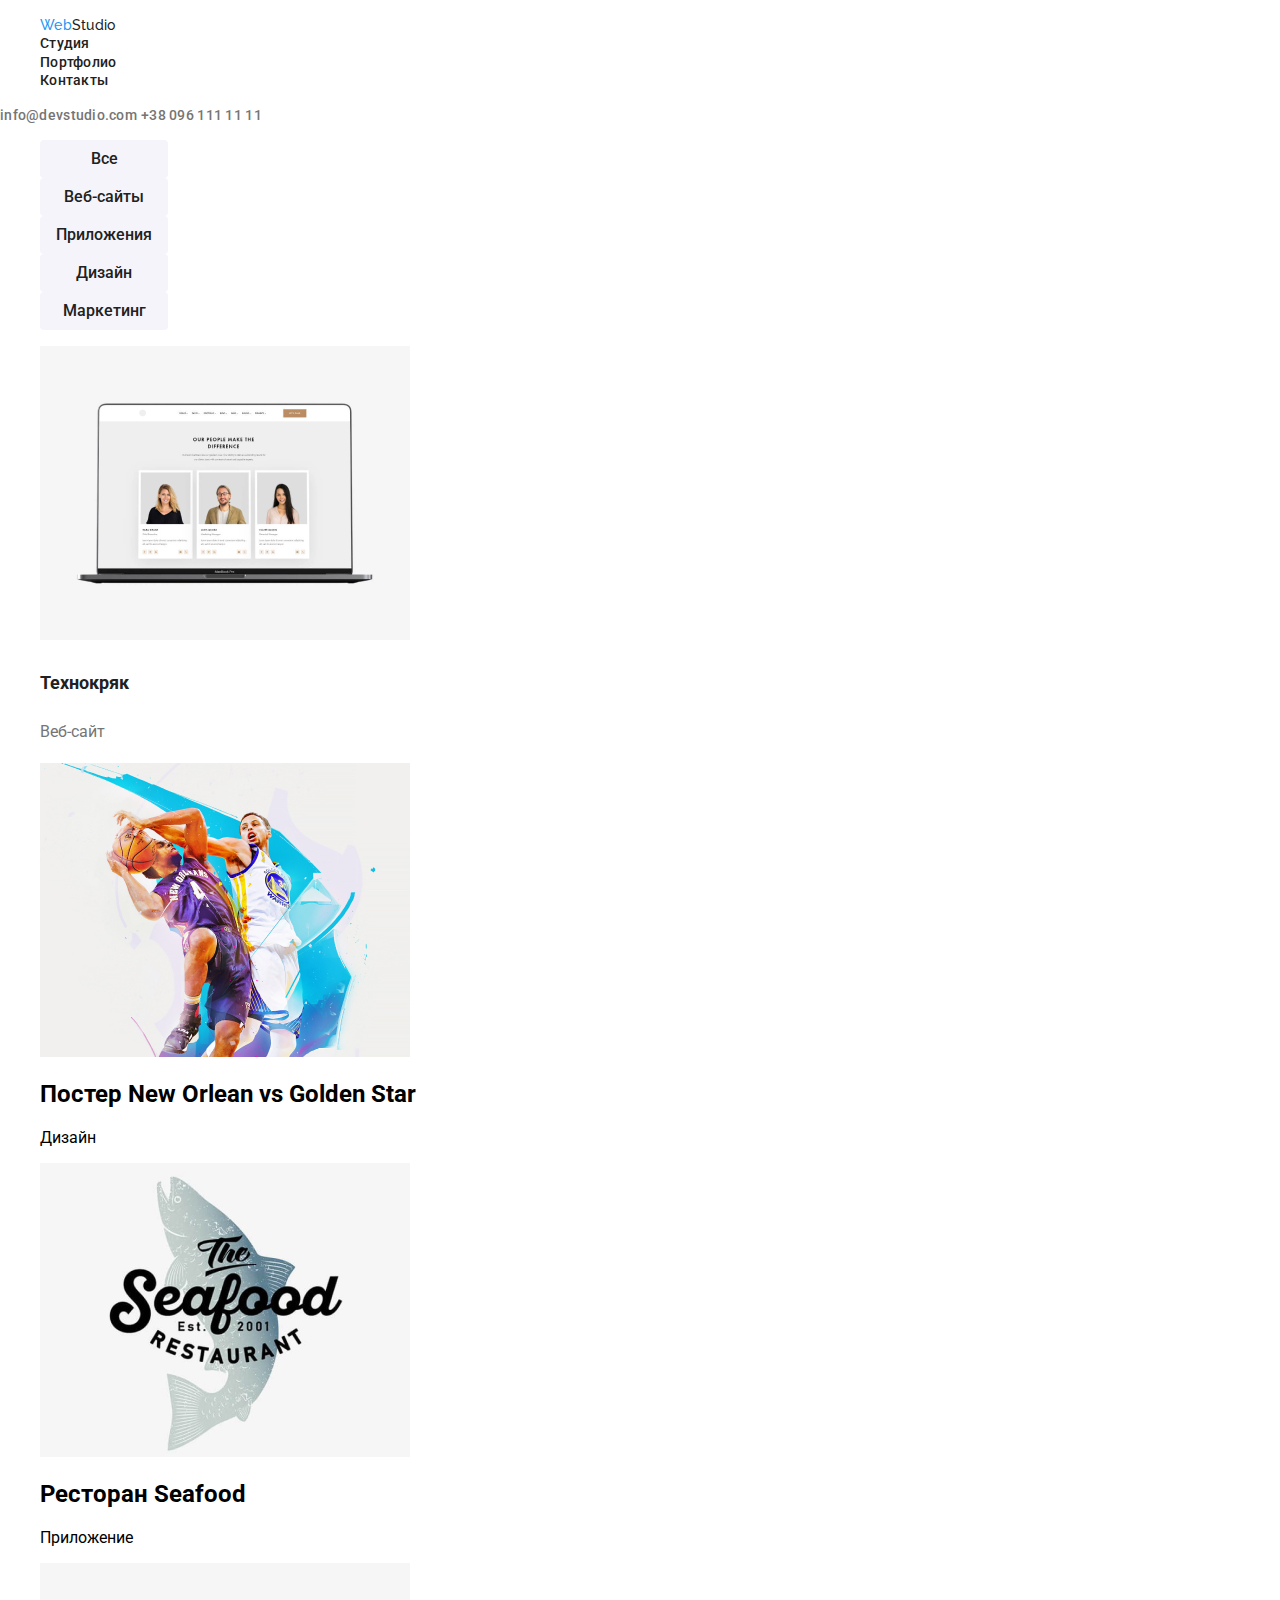
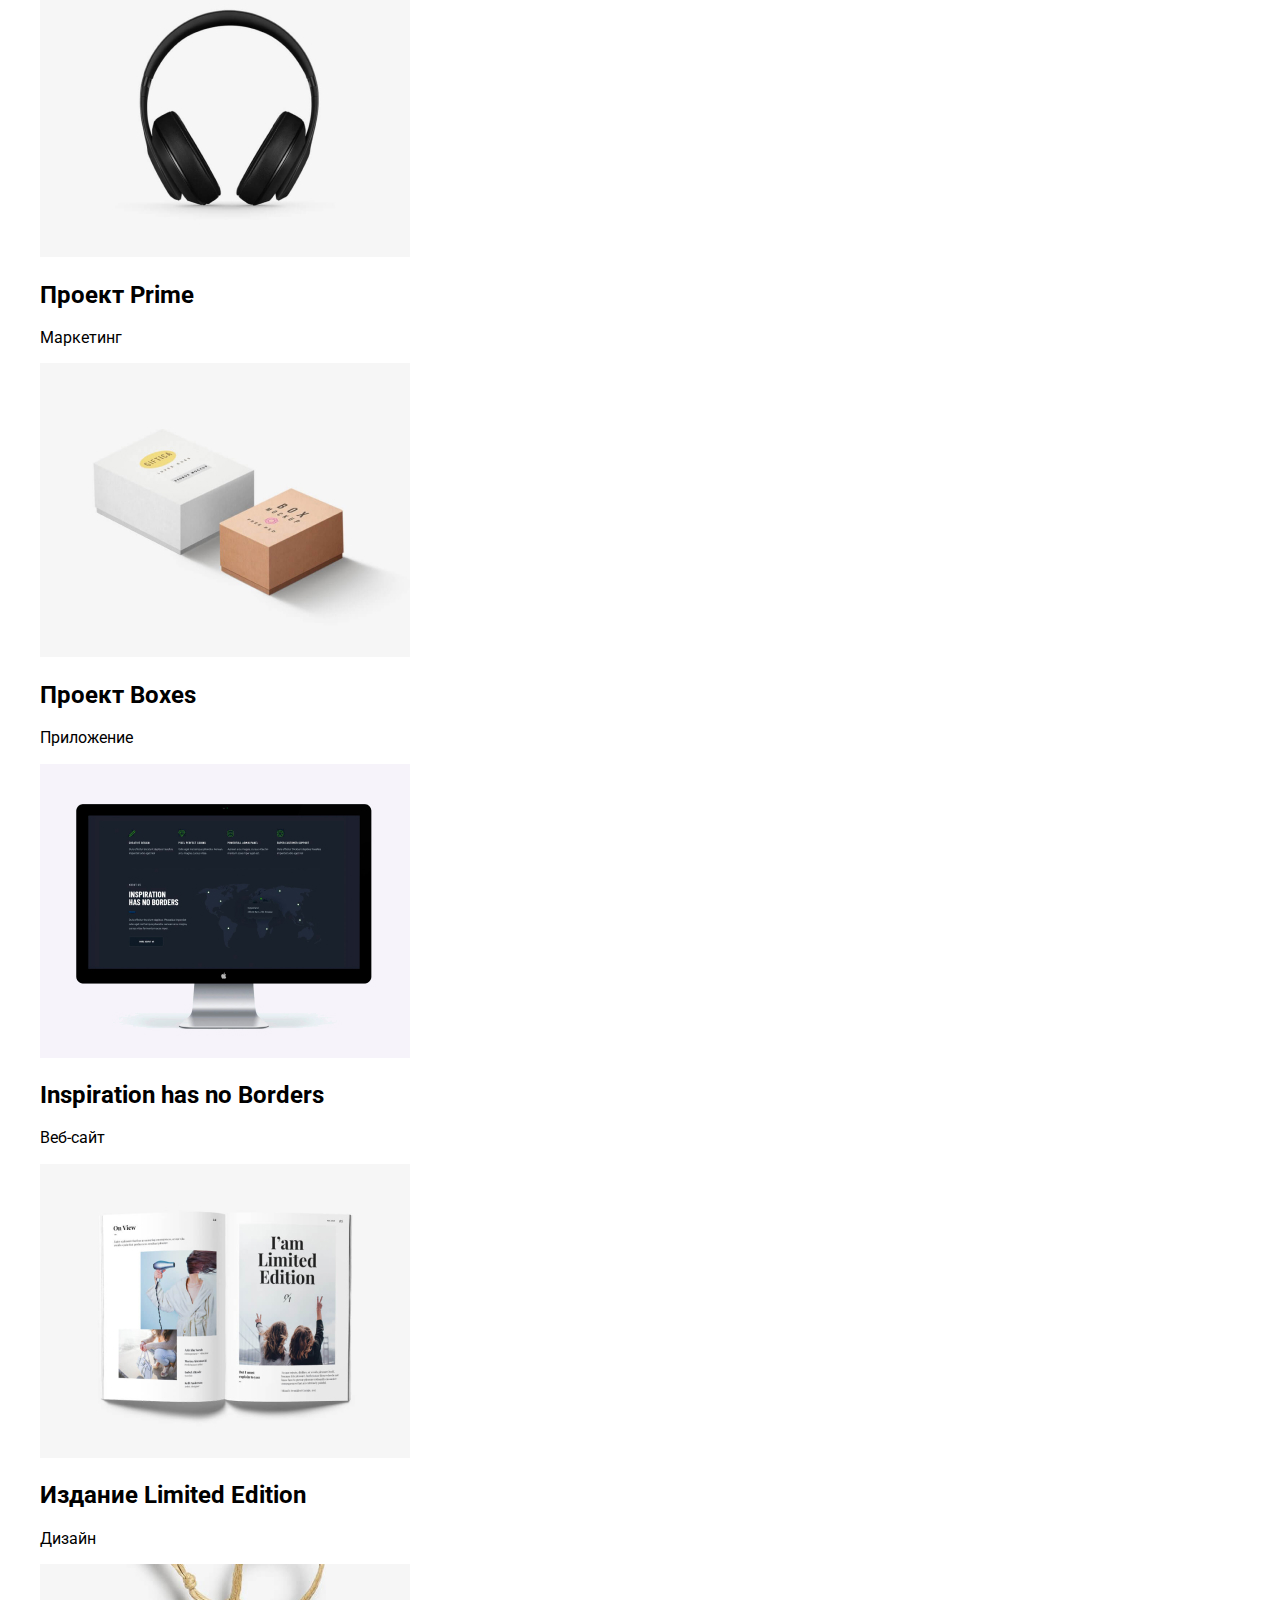
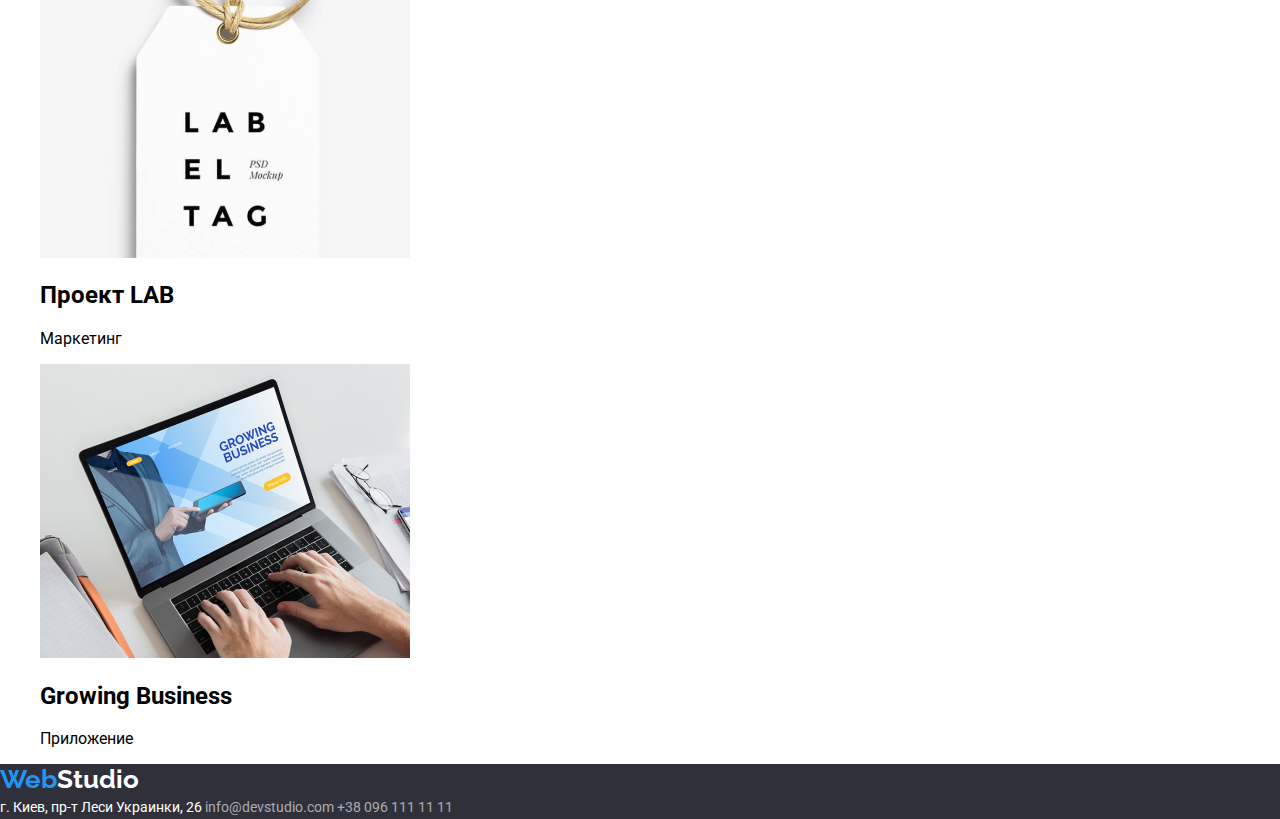
==== portfolio.html @ eaaec3ec "Создание репозитория" ====
<!DOCTYPE html>
<html lang="ru">
  <head>
    <meta charset="UTF-8" />
    <meta name="viewport" content="width=device-width, initial-scale=1.0" />
    <title>Portfolio</title>
    <link rel="preconnect" href="https://fonts.gstatic.com" />
    <link href="https://fonts.googleapis.com/css2?family=Raleway:wght@700&family=Roboto:wght@400;500;700;900&display=swap"
    rel="stylesheet"
    />
    <link rel="stylesheet" href="./css/normalize.css">
    <link rel="stylesheet" href="./css/style.css" />
  </head>

  <body>
    <header>
      <nav>
        <ul class="site-nav list">
          <li>
            <a class="link link-logo" href="./index.html"><span class="logo">Web</span>Studio</a>
          </li>
          <li><a class="link nav-link" href="./index.html">Студия</a></li>
          <li><a class="link nav-link" href="./portfolio.html">Портфолио</a></li>
          <li><a class="link nav-link" href="#">Контакты</a></li>
        </ul>
      </nav>
    
      <address class="contacts">
        <a class="link contacts-link" href="mailto:info@devstudio.com">info@devstudio.com</a>
        <a class="link contacts-link" href="tel:+380961111111">+38 096 111 11 11</a>
      </address>
    </header>
    <main>
      <ul class="list">
        <li><button class="portfolio-button">Все</button></li>
        <li><button class="portfolio-button">Веб-сайты</button></li>
        <li><button class="portfolio-button">Приложения</button></li>
        <li><button class="portfolio-button">Дизайн</button></li>
        <li><button class="portfolio-button">Маркетинг</button></li>
      </ul>

      <ul class="list">
        <li>
          <div class="portfolio-card">
            <img
              src="./img/portfolio/img1.jpg"
              alt="Технокряк"
              width="370"
              height="294"
            />
            <h2 class="card-title">Технокряк</h2>
            <p>Веб-сайт</p>
          </div>
        </li>
        <li>
          <div class="card">
            <img
              src="./img/portfolio/img2.jpg"
              alt="Постер New Orlean vs Golden Star"
              width="370"
              height="294"
            />
            <h2 class="card-title">Постер New Orlean vs Golden Star</h2>
            <p>Дизайн</p>
          </div>
        </li>
        <li>
          <div class="card">
            <img
              src="./img/portfolio/img3.jpg"
              alt="Ресторан Seafood"
              width="370"
              height="294"
            />
            <h2 class="card-title">Ресторан Seafood</h2>
            <p>Приложение</p>
          </div>
        </li>
        <li>
          <div class="card">
            <img
              src="./img/portfolio/img4.jpg"
              alt="Проект Prime"
              width="370"
              height="294"
            />
            <h2 class="card-title">Проект Prime</h2>
            <p>Маркетинг</p>
          </div>
        </li>
        <li>
          <div class="card">
            <img
              src="./img/portfolio/img5.jpg"
              alt="Проект Boxes"
              width="370"
              height="294"
            />
            <h2 class="card-title">Проект Boxes</h2>
            <p>Приложение</p>
          </div>
        </li>
        <li>
          <div class="card">
            <img
              src="./img/portfolio/img6.jpg"
              alt="Inspiration has no Borders"
              width="370"
              height="294"
            />
            <h2 class="card-title">Inspiration has no Borders</h2>
            <p>Веб-сайт</p>
          </div>
        </li>
        <li>
          <div class="card">
            <img
              src="./img/portfolio/img7.jpg"
              alt="Издание Limited Edition"
              width="370"
              height="294"
            />
            <h2 class="card-title">Издание Limited Edition</h2>
            <p>Дизайн</p>
          </div>
        </li>
        <li>
          <div class="card">
            <img
              src="./img/portfolio/img8.jpg"
              alt="Проект LAB"
              width="370"
              height="294"
            />
            <h2 class="card-title">Проект LAB</h2>
            <p>Маркетинг</p>
          </div>
        </li>
        <li>
          <div class="card">
            <img
              src="./img/portfolio/img9.jpg"
              alt="Growing Business"
              width="370"
              height="294"
            />
            <h2 class="card-title">Growing Business</h2>
            <p>Приложение</p>
          </div>
        </li>
      </ul>
    </main>
    <footer>
  <footer>
    <a class="link link-logo" href="./index.html"><span class="logo">Web</span>Studio</a>
    <address class="footer-address">
      г. Киев, пр-т Леси Украинки, 26
      <a class="link" href="mailto:info@devstudio.com">info@devstudio.com</a>
      <a class="link" href="tel:+380961111111">+38 096 111 11 11</a>
    </address>
  </footer>
  </body>
</html>
---- css/style.css ----
:root {
  --main-text-color: #757575;
  --header-text-color: #212121;
  --main-title-color: #ffffff;
  --title-color: #212121;
  --accent-color: #2196f3;
  --ferst-background-color: #e5e5e5;
  --second-background-color: #f5f4fa;
  --background-section-color: #2f303a;
}
/* 
    цвет оснвного текста + адрес #757575;
    цвет текста хедар #212121;
    цвет h1 #FFFFFF;
    цвет заголовков #212121;
    цвет акцент #2196F3;
    */

body {
  font-family: "Roboto", sans-serif;
}
.link {
  font-style: normal;
  text-decoration: none;
}
.list {
  list-style: none;
}
/*header style*/
.link-logo {
  font-family: Raleway;
  font-style: normal;
  font-weight: 700;
  font-size: 26px;
  line-height: 31px;
}
.logo {
  color: var(--accent-color);
}
.site-nav .link {
  color: var(--header-text-color);
  font-weight: 500;
  font-size: 14px;
  line-height: 16px;
  letter-spacing: 0.02em;
}

.site-nav .nav-link:hover,
.site-nav .nav-link:focus {
  color: var(--accent-color);
}

.contacts .link {
  color: var(--main-text-color);
  font-weight: 500;
  font-size: 14px;
  line-height: 16px;
  letter-spacing: 0.02em;
}

.contacts-link:hover,
.contacts-link:focus {
  color: var(--accent-color);
}
/*header style*/

/*title sekton style*/
.title-section {
  background-color: var(--background-section-color);
}

.title-section h1 {
  color: var(--main-title-color);
  font-weight: 900;
  font-size: 44px;
  line-height: 1.33em;
  text-transform: uppercase;
  text-align: center;
  letter-spacing: 0.06em;
}

.title-section .link {
  color: var(--main-title-color);
  background-color: var(--accent-color);
  font-weight: 700;
  font-size: 16px;
  line-height: 30px;
}
/*title sekton style*/

/*about us section style*/
.about-us-section {
  background-color: var(--ferst-background-color);
  color: var(--main-text-color);
  font-weight: 400;
  font-size: 14px;
  line-height: 24px;
}
.about-us-section .item-title {
  color: var(--title-color);
  font-weight: 700;
  font-size: 14px;
  line-height: 16px;
  letter-spacing: 0.03em;
  text-transform: uppercase;
}

/*about us section style*/

/*specialization section style */
.specialization-section {
  background-color: var(--ferst-background-color);
}
.specialization-section .section-title {
  color: var(--title-color);
  font-weight: 700;
  font-size: 24px;
  line-height: 42px;
  text-align: center;
  letter-spacing: 0.03em;
}
/*specialization section style */

/* team section style */
.team-section {
  background-color: var(--second-background-color);
  color: var(--main-text-color);
}
.team-section .section-title {
  color: var(--title-color);
  font-weight: 700;
  font-size: 24px;
  line-height: 42px;
}
.team-section .item-title {
  color: var(--title-color);
  font-weight: 500;
  font-size: 16px;
  line-height: 19px;
}
.team-section .item-text {
  color: var(--main-text-color);
  font-weight: 400;
  font-size: 16px;
  line-height: 19px;
}
/* team section style */

/* portfolio button style */
.portfolio-button {
  width: 128px;
  height: 38px;
  background-color: var(--second-background-color);
  border-radius: 4px;
  border-style: none;
  color: var(--title-color);
  font-family: Roboto;
  font-style: normal;
  font-weight: 500;
  font-size: 16px;
  line-height: 26px;
}

.portfolio-card {
  color: var(--main-text-color);
  font-weight: 400;
  font-size: 16px;
  line-height: 30px;
}
.portfolio-card .card-title {
  color: var(--title-color);
  font-weight: 700;
  font-size: 18px;
  line-height: 36px;
}
/* portfolio button style */

/* footer style */
footer {
  background-color: var(--background-section-color);
}
footer > .link {
  color: var(--main-title-color);
}
.footer-address {
  font-style: normal;
  color: var(--main-title-color);
  font-weight: 400;
  font-size: 14px;
  line-height: 24px;
}

.footer-address a {
  color: rgba(255, 255, 255, 0.6);
}
/* footer style */
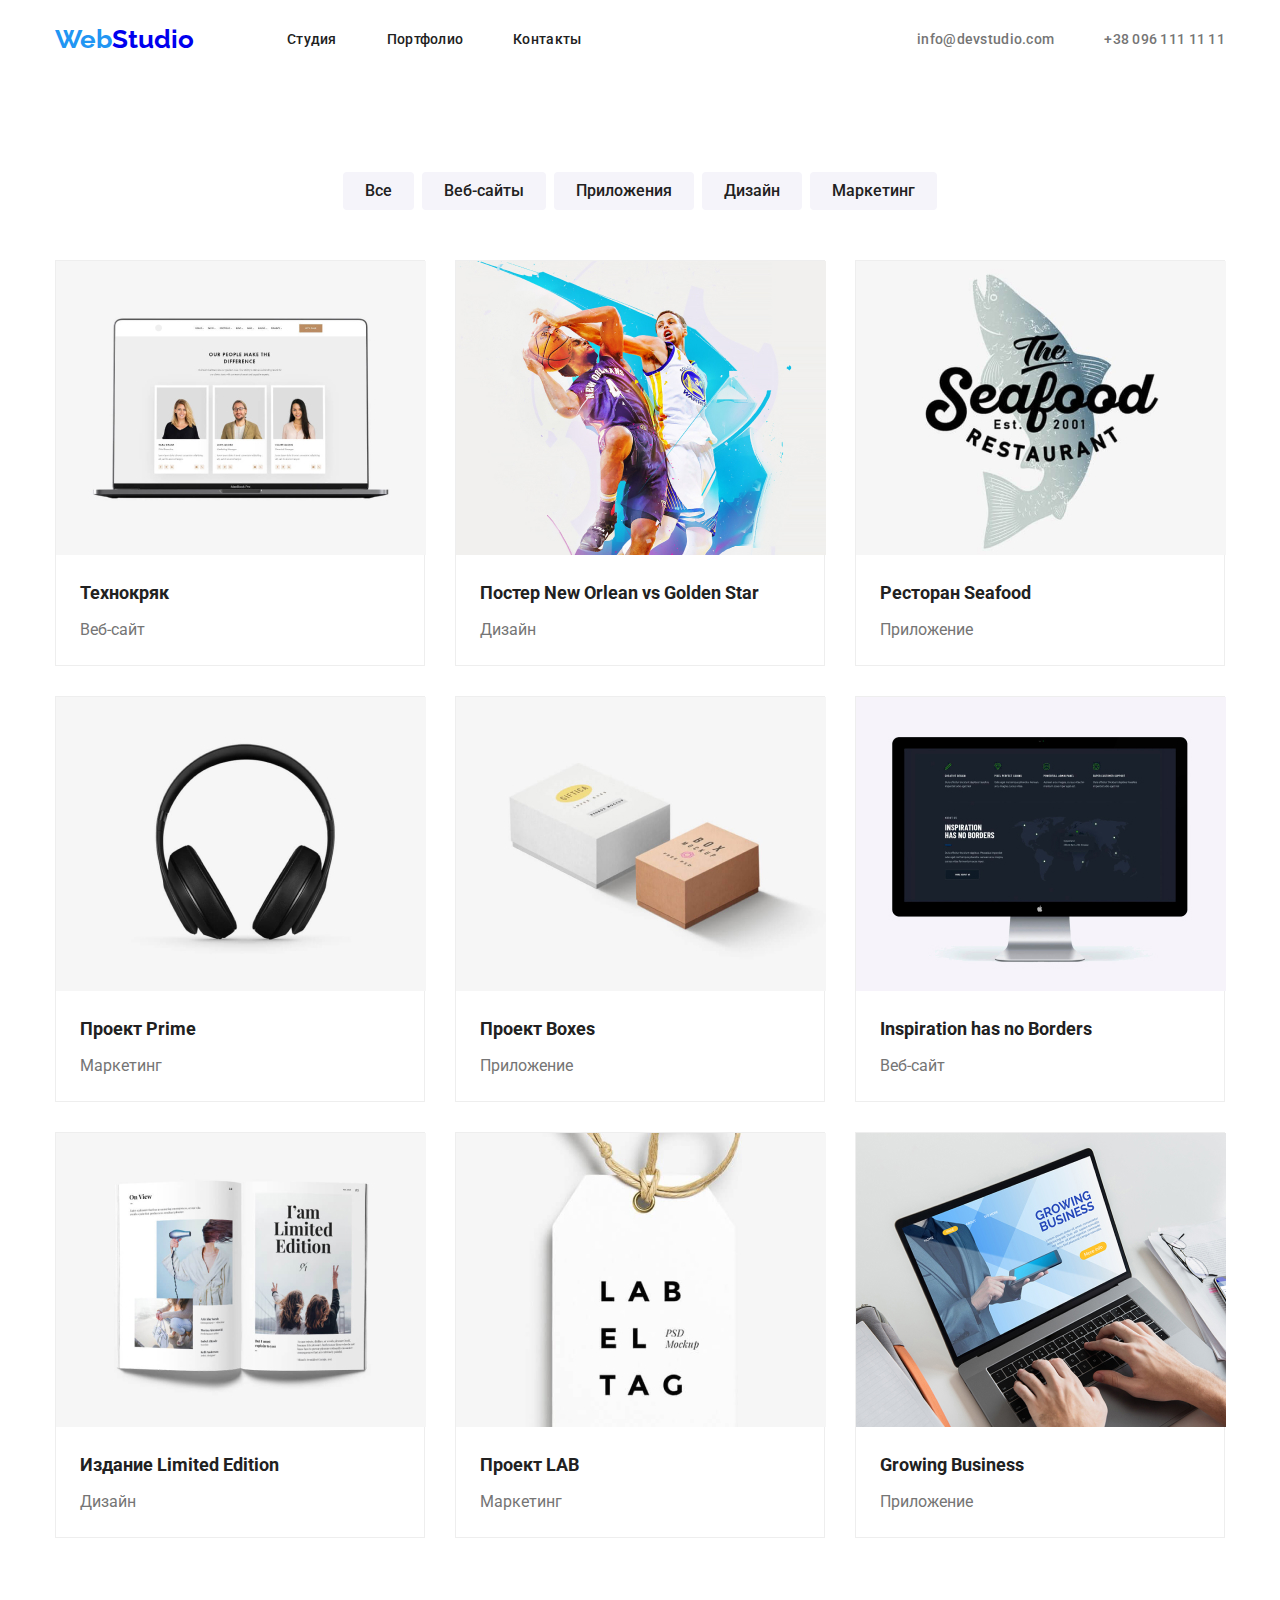
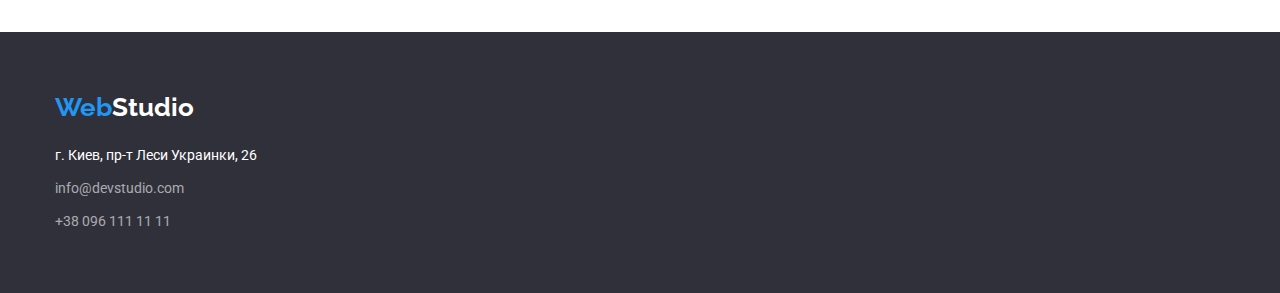
==== commit 83353ba8: "Первая редакция" ====
--- a/portfolio.html
+++ b/portfolio.html
@@ -14,150 +14,140 @@
 
   <body>
     <header>
-      <nav>
-        <ul class="site-nav list">
-          <li>
-            <a class="link link-logo" href="./index.html"><span class="logo">Web</span>Studio</a>
-          </li>
-          <li><a class="link nav-link" href="./index.html">Студия</a></li>
-          <li><a class="link nav-link" href="./portfolio.html">Портфолио</a></li>
-          <li><a class="link nav-link" href="#">Контакты</a></li>
-        </ul>
-      </nav>
+      <div class="container header-container">
+        <nav class="main-nav">
+          <a class="link link-logo" href="./index.html"><span class="logo">Web</span>Studio</a>
+          <ul class="site-nav list">
+            <li class="item"><a class="link nav-link" href="./index.html">Студия</a></li>
+            <li class="item"><a class="link nav-link activ-link" href="./portfolio.html">Портфолио</a></li>
+            <li class="item"><a class="link nav-link" href="#">Контакты</a></li>
+          </ul>
+        </nav>
     
-      <address class="contacts">
-        <a class="link contacts-link" href="mailto:info@devstudio.com">info@devstudio.com</a>
-        <a class="link contacts-link" href="tel:+380961111111">+38 096 111 11 11</a>
-      </address>
+        <address class="contacts">
+          <a class="link contacts-link" href="mailto:info@devstudio.com">info@devstudio.com</a>
+          <a class="link contacts-link" href="tel:+380961111111">+38 096 111 11 11</a>
+        </address>
+    
+      </div>
     </header>
     <main>
-      <ul class="list">
-        <li><button class="portfolio-button">Все</button></li>
-        <li><button class="portfolio-button">Веб-сайты</button></li>
-        <li><button class="portfolio-button">Приложения</button></li>
-        <li><button class="portfolio-button">Дизайн</button></li>
-        <li><button class="portfolio-button">Маркетинг</button></li>
+      <div class="container portfolio-container">
+
+      <ul class="list portfolio-button-list">
+        <li class="item"><button class="portfolio-button">Все</button></li>
+        <li class="item"><button class="portfolio-button">Веб-сайты</button></li>
+        <li class="item"><button class="portfolio-button">Приложения</button></li>
+        <li class="item"><button class="portfolio-button">Дизайн</button></li>
+        <li class="item"><button class="portfolio-button">Маркетинг</button></li>
       </ul>
 
-      <ul class="list">
-        <li>
-          <div class="portfolio-card">
-            <img
+      <ul class="list portfolio-card-list">
+        <li class="portfolio-card">
+            <img class="img-card"
               src="./img/portfolio/img1.jpg"
               alt="Технокряк"
               width="370"
               height="294"
             />
             <h2 class="card-title">Технокряк</h2>
-            <p>Веб-сайт</p>
-          </div>
+            <p class="portfolio-card-text">Веб-сайт</p>
         </li>
-        <li>
-          <div class="card">
-            <img
+        <li class="portfolio-card">
+            <img class="img-card"
               src="./img/portfolio/img2.jpg"
               alt="Постер New Orlean vs Golden Star"
               width="370"
               height="294"
             />
             <h2 class="card-title">Постер New Orlean vs Golden Star</h2>
-            <p>Дизайн</p>
-          </div>
+            <p class="portfolio-card-text">Дизайн</p>
         </li>
-        <li>
-          <div class="card">
-            <img
+        <li class="portfolio-card">
+            <img class="img-card"
               src="./img/portfolio/img3.jpg"
               alt="Ресторан Seafood"
               width="370"
               height="294"
             />
             <h2 class="card-title">Ресторан Seafood</h2>
-            <p>Приложение</p>
-          </div>
+            <p class="portfolio-card-text">Приложение</p>
         </li>
-        <li>
-          <div class="card">
-            <img
+        <li class="portfolio-card">
+            <img class="img-card"
               src="./img/portfolio/img4.jpg"
               alt="Проект Prime"
               width="370"
               height="294"
             />
             <h2 class="card-title">Проект Prime</h2>
-            <p>Маркетинг</p>
-          </div>
+            <p class="portfolio-card-text">Маркетинг</p>
         </li>
-        <li>
-          <div class="card">
-            <img
+        <li class="portfolio-card">
+            <img class="img-card"
               src="./img/portfolio/img5.jpg"
               alt="Проект Boxes"
               width="370"
               height="294"
             />
             <h2 class="card-title">Проект Boxes</h2>
-            <p>Приложение</p>
-          </div>
+            <p class="portfolio-card-text">Приложение</p>
         </li>
-        <li>
-          <div class="card">
-            <img
+        <li class="portfolio-card">
+            <img class="img-card"
               src="./img/portfolio/img6.jpg"
               alt="Inspiration has no Borders"
               width="370"
               height="294"
             />
             <h2 class="card-title">Inspiration has no Borders</h2>
-            <p>Веб-сайт</p>
-          </div>
+            <p class="portfolio-card-text">Веб-сайт</p>
         </li>
-        <li>
-          <div class="card">
-            <img
+        <li class="portfolio-card">
+            <img class="img-card"
               src="./img/portfolio/img7.jpg"
               alt="Издание Limited Edition"
               width="370"
               height="294"
             />
             <h2 class="card-title">Издание Limited Edition</h2>
-            <p>Дизайн</p>
-          </div>
+            <p class="portfolio-card-text">Дизайн</p>
         </li>
-        <li>
-          <div class="card">
-            <img
+        <li class="portfolio-card">
+            <img class="img-card"
               src="./img/portfolio/img8.jpg"
               alt="Проект LAB"
               width="370"
               height="294"
             />
             <h2 class="card-title">Проект LAB</h2>
-            <p>Маркетинг</p>
-          </div>
+            <p class="portfolio-card-text">Маркетинг</p>          
         </li>
-        <li>
-          <div class="card">
-            <img
+        <li class="portfolio-card">
+          
+            <img class="img-card"
               src="./img/portfolio/img9.jpg"
               alt="Growing Business"
               width="370"
               height="294"
             />
             <h2 class="card-title">Growing Business</h2>
-            <p>Приложение</p>
-          </div>
+            <p class="portfolio-card-text">Приложение</p>
         </li>
       </ul>
+      </div>
     </main>
     <footer>
-  <footer>
-    <a class="link link-logo" href="./index.html"><span class="logo">Web</span>Studio</a>
-    <address class="footer-address">
-      г. Киев, пр-т Леси Украинки, 26
-      <a class="link" href="mailto:info@devstudio.com">info@devstudio.com</a>
-      <a class="link" href="tel:+380961111111">+38 096 111 11 11</a>
-    </address>
-  </footer>
+      <div class="container">
+        <a class="link link-logo-alt" href="./index.html"><span class="logo">Web</span>Studio</a>
+        <address class="footer-address">
+          <ul class="list footer-address-list">
+            <li class="item"> г. Киев, пр-т Леси Украинки, 26</li>
+            <li class="item"><a class="link" href="mailto:info@devstudio.com">info@devstudio.com</a></li>
+            <li class="item"><a class="link" href="tel:+380961111111">+38 096 111 11 11</a></li>
+          </ul>
+        </address>
+      </div>
+    </footer>
   </body>
 </html>
--- a/css/style.css
+++ b/css/style.css
@@ -15,6 +15,11 @@
     цвет заголовков #212121;
     цвет акцент #2196F3;
     */
+*,
+*::before,
+*::after {
+  box-sizing: border-box;
+}
 
 body {
   font-family: "Roboto", sans-serif;
@@ -24,20 +29,53 @@
   text-decoration: none;
 }
 .list {
+  margin-top: 0px;
+  margin-bottom: 0px;
+  padding: 0px;
   list-style: none;
 }
+.container {
+  margin-left: auto;
+  margin-right: auto;
+  width: 1200px;
+  padding-left: 15px;
+  padding-right: 15px;
+}
 /*header style*/
+.header-container {
+  display: flex;
+}
+.main-nav {
+  display: flex;
+  align-items: center;
+}
+.site-nav {
+  display: flex;
+  align-items: center;
+}
+.site-nav .item + .item {
+  margin-left: 50px;
+}
+
 .link-logo {
+  display: block;
+  margin-right: 93px;
   font-family: Raleway;
   font-style: normal;
   font-weight: 700;
   font-size: 26px;
   line-height: 31px;
 }
+.link-logo:visited {
+  color: #000000;
+}
 .logo {
   color: var(--accent-color);
 }
 .site-nav .link {
+  display: block;
+  padding-top: 31px;
+  padding-bottom: 31px;
   color: var(--header-text-color);
   font-weight: 500;
   font-size: 14px;
@@ -50,7 +88,17 @@
   color: var(--accent-color);
 }
 
+.contacts {
+  display: flex;
+  align-items: center;
+  margin-left: auto;
+}
+
+.contacts .link + .link {
+  margin-left: 50px;
+}
 .contacts .link {
+  display: block;
   color: var(--main-text-color);
   font-weight: 500;
   font-size: 14px;
@@ -62,14 +110,20 @@
 .contacts-link:focus {
   color: var(--accent-color);
 }
+
 /*header style*/
 
 /*title sekton style*/
 .title-section {
+  padding-top: 200px;
+  padding-bottom: 200px;
   background-color: var(--background-section-color);
-}
-
-.title-section h1 {
+  text-align: center;
+}
+
+.meam-title {
+  margin-top: 0px;
+  margin-bottom: 30px;
   color: var(--main-title-color);
   font-weight: 900;
   font-size: 44px;
@@ -80,6 +134,11 @@
 }
 
 .title-section .link {
+  display: inline-block;
+  min-width: 200px;
+  height: 50px;
+  padding: 10px 32px;
+  border-radius: 4px;
   color: var(--main-title-color);
   background-color: var(--accent-color);
   font-weight: 700;
@@ -90,13 +149,26 @@
 
 /*about us section style*/
 .about-us-section {
-  background-color: var(--ferst-background-color);
-  color: var(--main-text-color);
-  font-weight: 400;
-  font-size: 14px;
-  line-height: 24px;
-}
+  background-color: var(--second-background-color);
+}
+.about-us-section .container {
+  padding-top: 94px;
+  padding-bottom: 94px;
+}
+.about-us-list {
+  display: flex;
+}
+
+.about-us-list .item {
+  width: 270px;
+}
+.about-us-list .item + .item {
+  margin-left: 30px;
+}
+
 .about-us-section .item-title {
+  margin-top: 0px;
+  margin-bottom: 10px;
   color: var(--title-color);
   font-weight: 700;
   font-size: 14px;
@@ -104,41 +176,85 @@
   letter-spacing: 0.03em;
   text-transform: uppercase;
 }
+.about-us-text {
+  margin-top: 0px;
+  margin-bottom: 0px;
+  color: var(--main-text-color);
+  font-weight: 400;
+  font-size: 14px;
+  line-height: 24px;
+}
 
 /*about us section style*/
 
 /*specialization section style */
 .specialization-section {
-  background-color: var(--ferst-background-color);
-}
+  background-color: var(--second-background-color);
+  text-align: center;
+  padding-bottom: 94px;
+}
+.specialization-list {
+  display: flex;
+}
+.specialization-list .item + .item {
+  margin-left: 30px;
+}
+
 .specialization-section .section-title {
-  color: var(--title-color);
-  font-weight: 700;
-  font-size: 24px;
+  margin-top: 0px;
+  margin-bottom: 50px;
+  color: var(--title-color);
+  font-weight: 700;
+  font-size: 36px;
   line-height: 42px;
   text-align: center;
   letter-spacing: 0.03em;
 }
+
 /*specialization section style */
 
 /* team section style */
 .team-section {
-  background-color: var(--second-background-color);
-  color: var(--main-text-color);
-}
+  padding-top: 94px;
+  padding-bottom: 94px;
+  background-color: var(--ferst-background-color);
+  color: var(--main-text-color);
+  text-align: center;
+}
+.team-section-list {
+  display: flex;
+}
+.team-section-list .item + .item {
+  margin-left: 30px;
+}
+.team-section-list .item {
+  width: 270px;
+  padding-bottom: 30px;
+  background-color: var(--main-title-color);
+  box-shadow: 0px 1px 3px rgba(0, 0, 0, 0.12), 0px 1px 1px rgba(0, 0, 0, 0.14),
+    0px 2px 1px rgba(0, 0, 0, 0.2);
+  border-radius: 0px 0px 4px 4px;
+}
+
 .team-section .section-title {
-  color: var(--title-color);
-  font-weight: 700;
-  font-size: 24px;
+  margin-top: 0px;
+  margin-bottom: 50px;
+  color: var(--title-color);
+  font-weight: 700;
+  font-size: 36px;
   line-height: 42px;
 }
 .team-section .item-title {
+  margin-top: 30px;
+  margin-bottom: 10px;
   color: var(--title-color);
   font-weight: 500;
   font-size: 16px;
   line-height: 19px;
 }
 .team-section .item-text {
+  margin-top: 0px;
+  margin-bottom: 0px;
   color: var(--main-text-color);
   font-weight: 400;
   font-size: 16px;
@@ -147,39 +263,99 @@
 /* team section style */
 
 /* portfolio button style */
+.img-card {
+  display: block;
+}
+.portfolio-container {
+  padding-top: 94px;
+  padding-bottom: 94px;
+}
+.portfolio-button-list {
+  display: flex;
+  margin-bottom: 50px;
+  justify-content: center;
+}
+.portfolio-button-list .item + .item {
+  margin-left: 8px;
+}
 .portfolio-button {
-  width: 128px;
+  min-width: 7px;
   height: 38px;
+  padding: 6px 22px;
   background-color: var(--second-background-color);
   border-radius: 4px;
-  border-style: none;
+  border: 0px;
   color: var(--title-color);
   font-family: Roboto;
   font-style: normal;
   font-weight: 500;
   font-size: 16px;
-  line-height: 26px;
-}
-
+}
+.portfolio-button:hover,
+.portfolio-button:focus {
+  background-color: var(--accent-color);
+  border: 0px;
+  color: var(--main-title-color);
+}
+.portfolio-button:active {
+  background-color: var(--accent-color);
+  border: 0px;
+  color: var(--main-title-color);
+}
+
+.portfolio-card-list {
+  display: flex;
+  flex-wrap: wrap;
+}
 .portfolio-card {
+  width: 370px;
+  margin-right: 30px;
+  margin-bottom: 30px;
+  padding-bottom: 20px;
   color: var(--main-text-color);
   font-weight: 400;
   font-size: 16px;
-  line-height: 30px;
+  background-color: var(--main-title-color);
+  border: 1px solid #eeeeee;
+}
+
+.portfolio-card:nth-child(3n) {
+  margin-right: 0px;
+}
+.portfolio-card:nth-last-child(-n + 3) {
+  margin-bottom: 0px;
 }
 .portfolio-card .card-title {
+  margin-top: 20px;
+  margin-bottom: 4px;
+  margin-left: 24px;
   color: var(--title-color);
   font-weight: 700;
   font-size: 18px;
   line-height: 36px;
 }
+.portfolio-card-text {
+  margin-top: 0px;
+  margin-bottom: 0px;
+  margin-left: 24px;
+  line-height: 30px;
+}
 /* portfolio button style */
 
 /* footer style */
 footer {
+  padding-top: 60px;
+  padding-bottom: 60px;
   background-color: var(--background-section-color);
 }
-footer > .link {
+.link-logo-alt {
+  display: inline-block;
+  margin-bottom: 20px;
+  font-family: Raleway;
+  font-style: normal;
+  font-weight: 700;
+  font-size: 26px;
+  line-height: 31px;
   color: var(--main-title-color);
 }
 .footer-address {
@@ -188,6 +364,9 @@
   font-weight: 400;
   font-size: 14px;
   line-height: 24px;
+}
+.footer-address-list .item + .item {
+  margin-top: 9px;
 }
 
 .footer-address a {
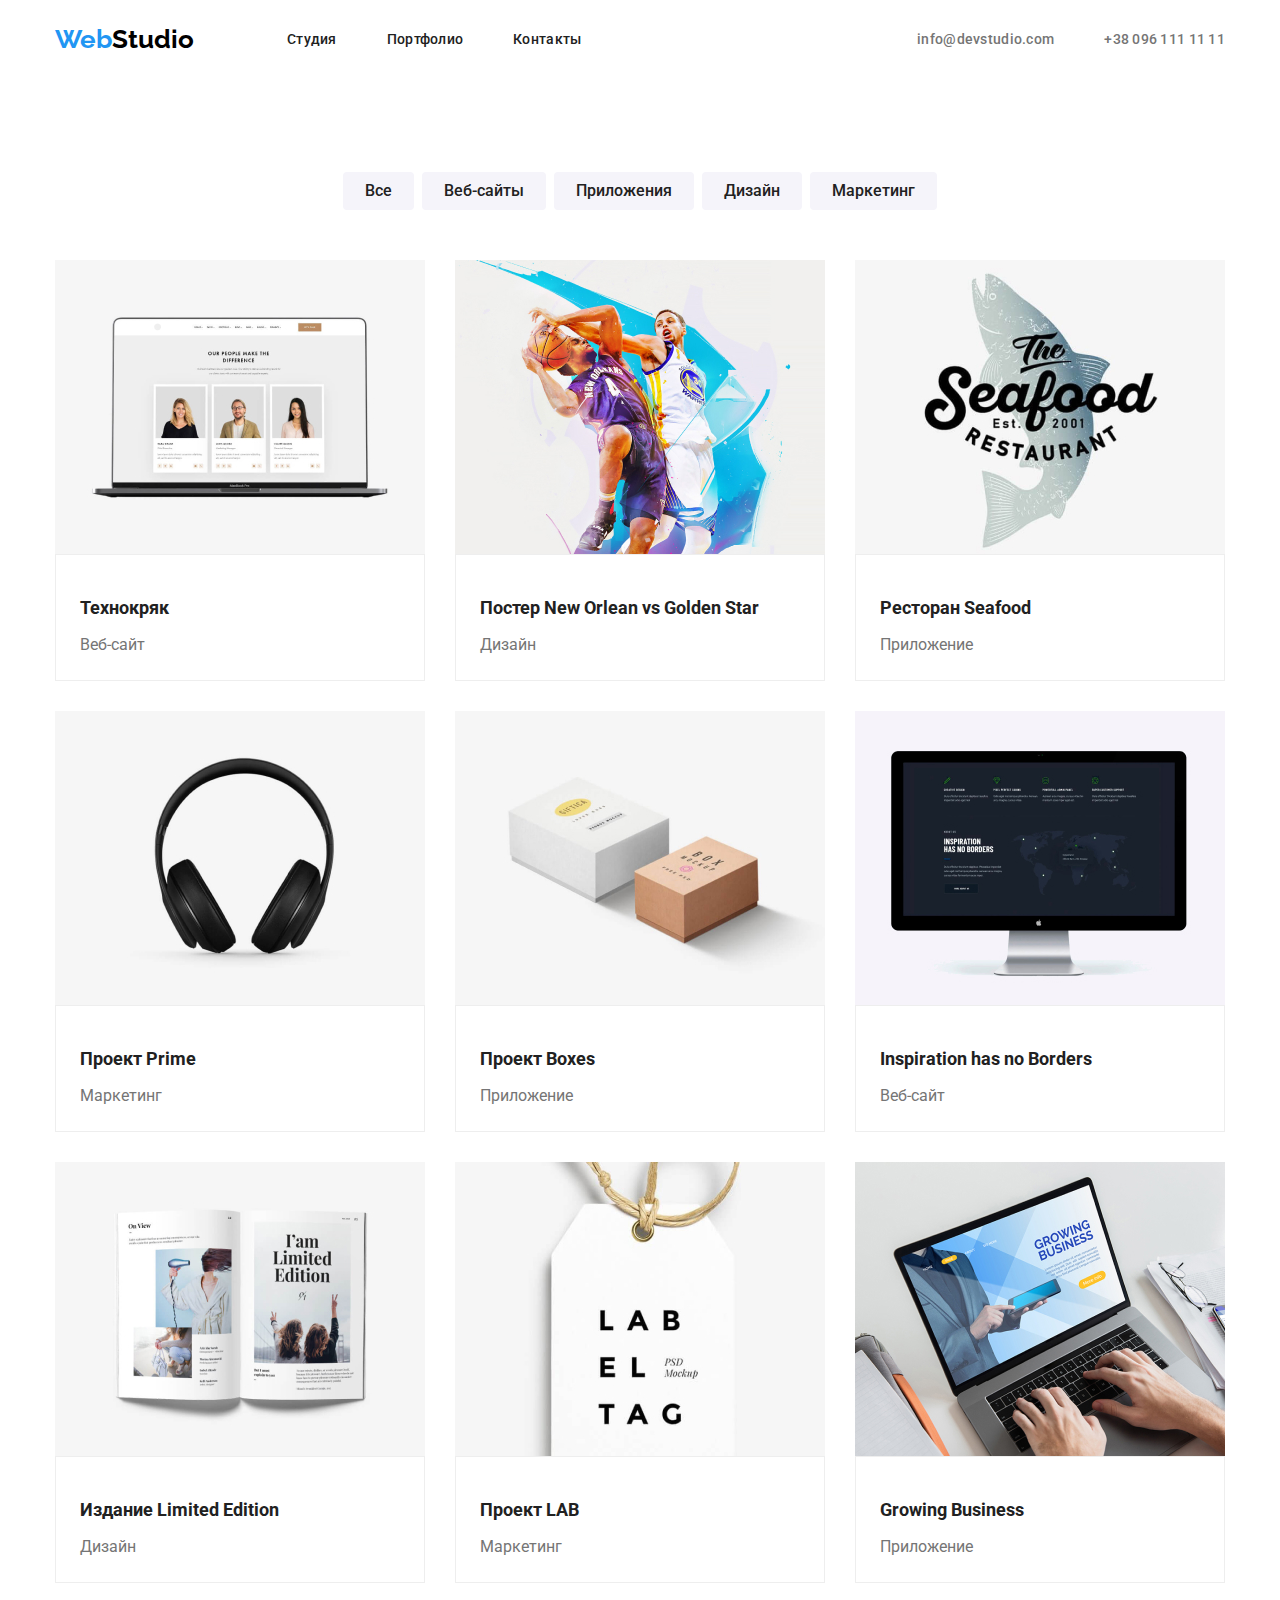
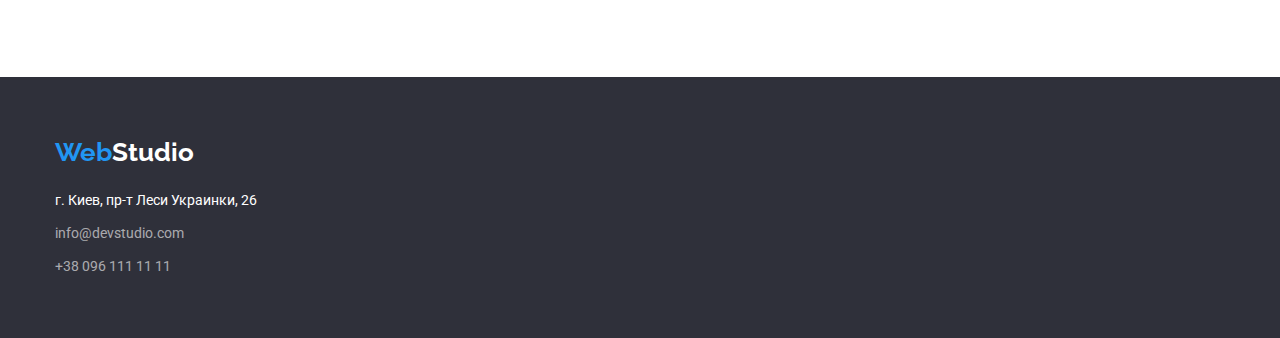
==== commit 8f3b0947: "Третья редакция" ====
--- a/portfolio.html
+++ b/portfolio.html
@@ -50,8 +50,10 @@
               width="370"
               height="294"
             />
+            <div class="card-deckription">
             <h2 class="card-title">Технокряк</h2>
             <p class="portfolio-card-text">Веб-сайт</p>
+            </div>
         </li>
         <li class="portfolio-card">
             <img class="img-card"
@@ -60,8 +62,10 @@
               width="370"
               height="294"
             />
+            <div class="card-deckription">
             <h2 class="card-title">Постер New Orlean vs Golden Star</h2>
             <p class="portfolio-card-text">Дизайн</p>
+            </div>
         </li>
         <li class="portfolio-card">
             <img class="img-card"
@@ -70,8 +74,10 @@
               width="370"
               height="294"
             />
+            <div class="card-deckription">
             <h2 class="card-title">Ресторан Seafood</h2>
             <p class="portfolio-card-text">Приложение</p>
+            </div>
         </li>
         <li class="portfolio-card">
             <img class="img-card"
@@ -80,8 +86,10 @@
               width="370"
               height="294"
             />
+            <div class="card-deckription">
             <h2 class="card-title">Проект Prime</h2>
             <p class="portfolio-card-text">Маркетинг</p>
+            </div>
         </li>
         <li class="portfolio-card">
             <img class="img-card"
@@ -90,8 +98,10 @@
               width="370"
               height="294"
             />
+            <div class="card-deckription">
             <h2 class="card-title">Проект Boxes</h2>
             <p class="portfolio-card-text">Приложение</p>
+            </div>
         </li>
         <li class="portfolio-card">
             <img class="img-card"
@@ -100,8 +110,10 @@
               width="370"
               height="294"
             />
+            <div class="card-deckription">
             <h2 class="card-title">Inspiration has no Borders</h2>
             <p class="portfolio-card-text">Веб-сайт</p>
+            </div>
         </li>
         <li class="portfolio-card">
             <img class="img-card"
@@ -110,8 +122,10 @@
               width="370"
               height="294"
             />
+            <div class="card-deckription">
             <h2 class="card-title">Издание Limited Edition</h2>
             <p class="portfolio-card-text">Дизайн</p>
+            </div>
         </li>
         <li class="portfolio-card">
             <img class="img-card"
@@ -120,8 +134,10 @@
               width="370"
               height="294"
             />
+            <div class="card-deckription">
             <h2 class="card-title">Проект LAB</h2>
-            <p class="portfolio-card-text">Маркетинг</p>          
+            <p class="portfolio-card-text">Маркетинг</p>   
+            </div>
         </li>
         <li class="portfolio-card">
           
@@ -131,8 +147,10 @@
               width="370"
               height="294"
             />
+            <div class="card-deckription">
             <h2 class="card-title">Growing Business</h2>
             <p class="portfolio-card-text">Приложение</p>
+            </div>
         </li>
       </ul>
       </div>
--- a/css/style.css
+++ b/css/style.css
@@ -7,6 +7,7 @@
   --ferst-background-color: #e5e5e5;
   --second-background-color: #f5f4fa;
   --background-section-color: #2f303a;
+  --logo-color: #000000;
 }
 /* 
     цвет оснвного текста + адрес #757575;
@@ -65,9 +66,10 @@
   font-weight: 700;
   font-size: 26px;
   line-height: 31px;
+  color: var(--logo-color);
 }
 .link-logo:visited {
-  color: #000000;
+  color: var(--logo-color);
 }
 .logo {
   color: var(--accent-color);
@@ -311,10 +313,15 @@
   width: 370px;
   margin-right: 30px;
   margin-bottom: 30px;
+
+  color: var(--main-text-color);
+  font-weight: 400;
+  font-size: 16px;
+}
+.card-deckription {
+  padding-top: 20px;
   padding-bottom: 20px;
-  color: var(--main-text-color);
-  font-weight: 400;
-  font-size: 16px;
+  padding-left: 24px;
   background-color: var(--main-title-color);
   border: 1px solid #eeeeee;
 }
@@ -326,9 +333,7 @@
   margin-bottom: 0px;
 }
 .portfolio-card .card-title {
-  margin-top: 20px;
   margin-bottom: 4px;
-  margin-left: 24px;
   color: var(--title-color);
   font-weight: 700;
   font-size: 18px;
@@ -337,7 +342,6 @@
 .portfolio-card-text {
   margin-top: 0px;
   margin-bottom: 0px;
-  margin-left: 24px;
   line-height: 30px;
 }
 /* portfolio button style */
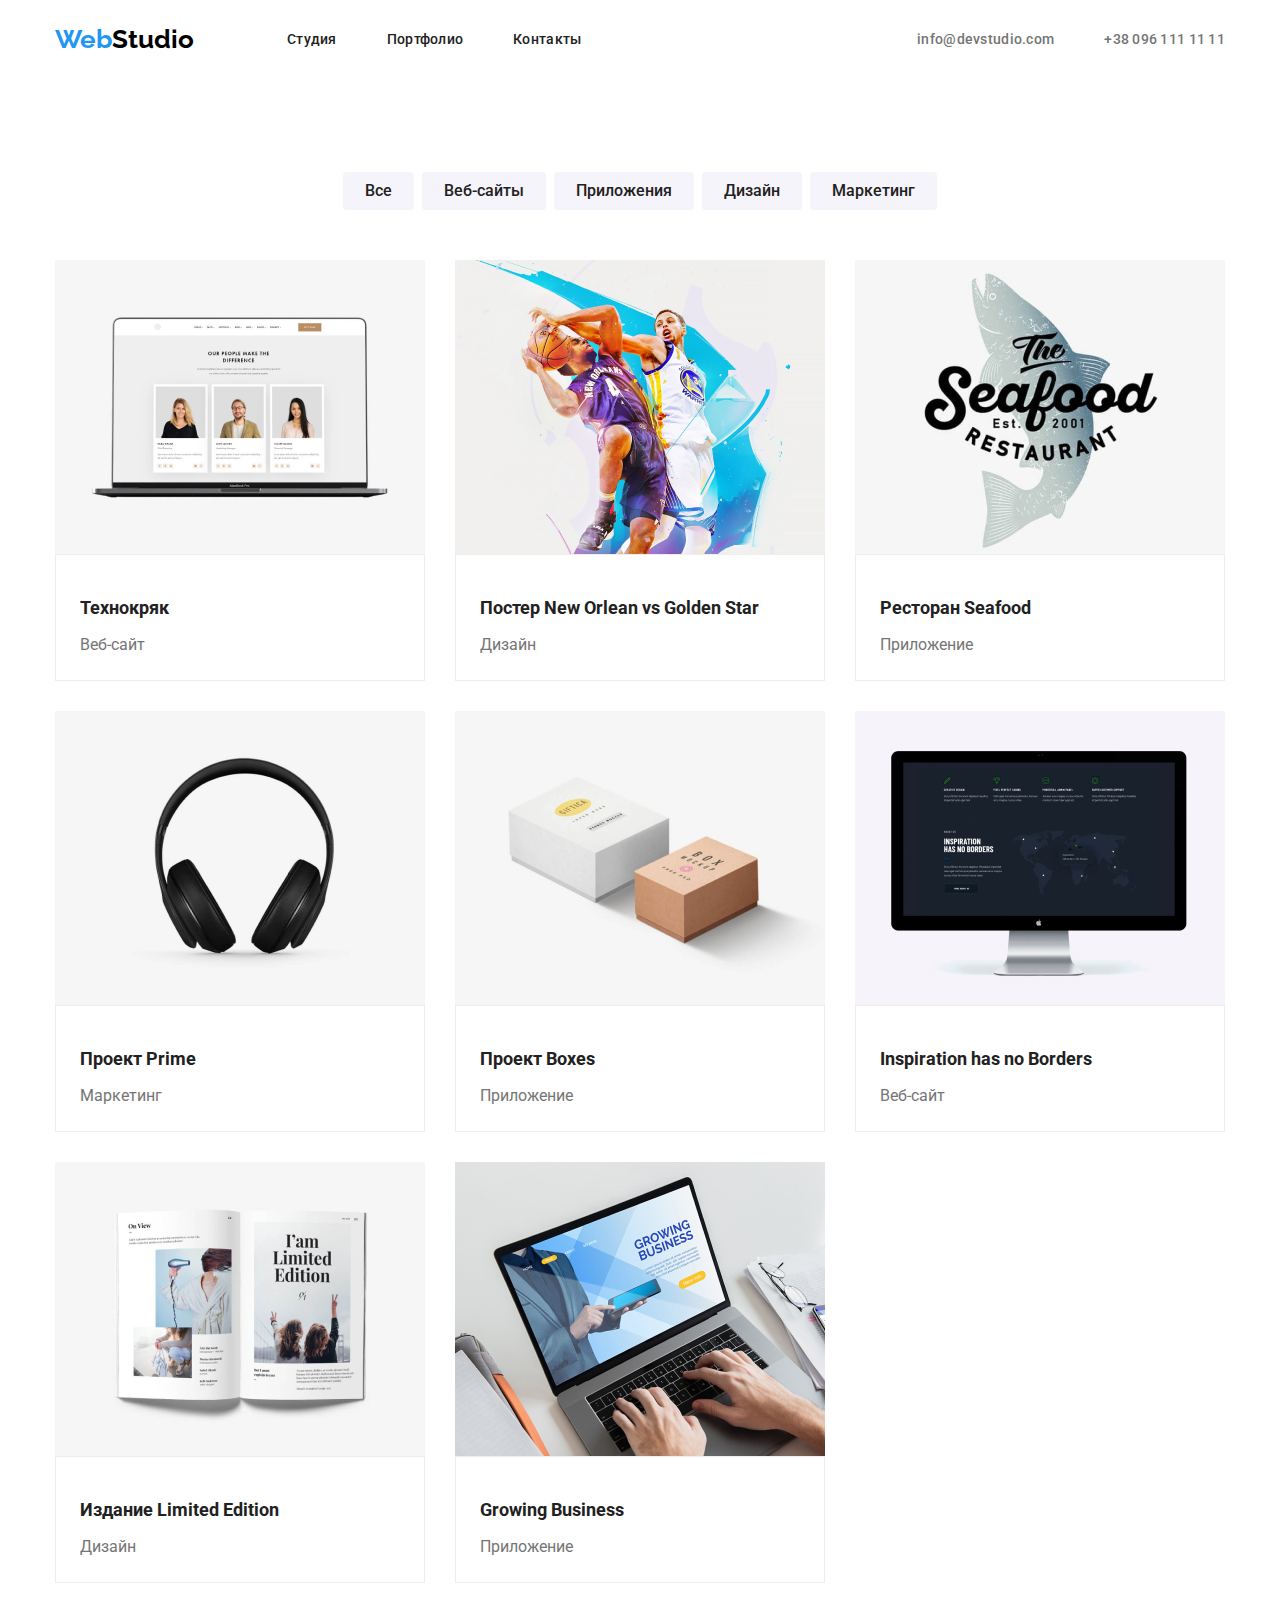
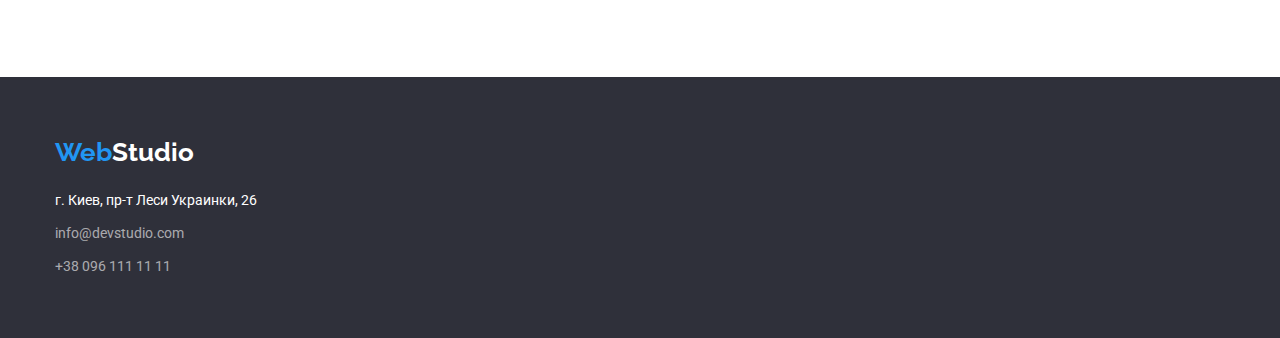
==== commit 5a536e1b: "Добавление свойства" ====
--- a/portfolio.html
+++ b/portfolio.html
@@ -127,18 +127,7 @@
             <p class="portfolio-card-text">Дизайн</p>
             </div>
         </li>
-        <li class="portfolio-card">
-            <img class="img-card"
-              src="./img/portfolio/img8.jpg"
-              alt="Проект LAB"
-              width="370"
-              height="294"
-            />
-            <div class="card-deckription">
-            <h2 class="card-title">Проект LAB</h2>
-            <p class="portfolio-card-text">Маркетинг</p>   
-            </div>
-        </li>
+        
         <li class="portfolio-card">
           
             <img class="img-card"
--- a/css/style.css
+++ b/css/style.css
@@ -298,6 +298,8 @@
   background-color: var(--accent-color);
   border: 0px;
   color: var(--main-title-color);
+  box-shadow: 0px 3px 1px rgba(0, 0, 0, 0.1), 0px 1px 2px rgba(0, 0, 0, 0.08),
+    0px 2px 2px rgba(0, 0, 0, 0.12);
 }
 .portfolio-button:active {
   background-color: var(--accent-color);
@@ -308,6 +310,7 @@
 .portfolio-card-list {
   display: flex;
   flex-wrap: wrap;
+  align-items: flex-start;
 }
 .portfolio-card {
   width: 370px;
